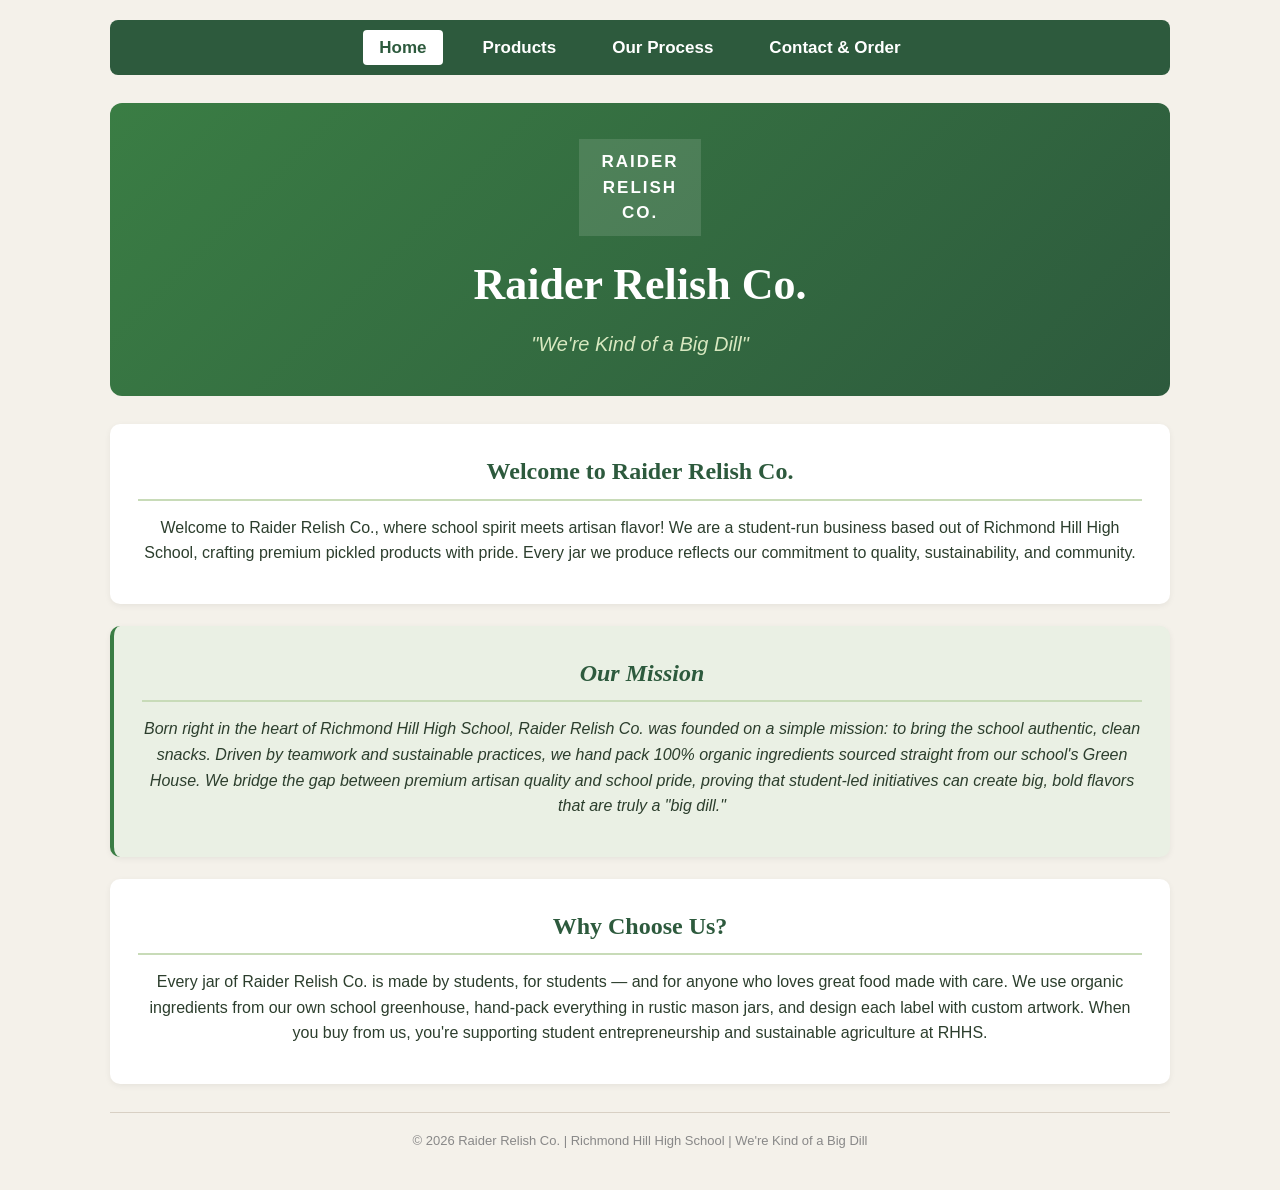
==== index.html @ 48788d19 "Add files via upload" ====
<!DOCTYPE html>
<html lang="en">
<head>
    <meta charset="UTF-8">
    <meta name="viewport" content="width=device-width, initial-scale=1.0">
    <title>Raider Relish Co. - Home</title>
    <link rel="stylesheet" href="style.css">
</head>
<body>
    <div id="page-wrapper">
        <nav>
            <ul>
                <li><a href="index.html" class="active">Home</a></li>
                <li><a href="products.html">Products</a></li>
                <li><a href="process.html">Our Process</a></li>
                <li><a href="contact.html">Contact & Order</a></li>
            </ul>
        </nav>

        <header class="banner">
            <div class="logo">
                <span class="logo-text">RAIDER<br>RELISH<br>CO.</span>
            </div>
            <h1>Raider Relish Co.</h1>
            <p class="slogan">"We're Kind of a Big Dill"</p>
        </header>

        <div class="section">
            <h2>Welcome to Raider Relish Co.</h2>
            <p>Welcome to Raider Relish Co., where school spirit meets artisan flavor! We are a student-run business based out of Richmond Hill High School, crafting premium pickled products with pride. Every jar we produce reflects our commitment to quality, sustainability, and community.</p>
        </div>

        <div class="section" id="mission">
            <h2>Our Mission</h2>
            <p>Born right in the heart of Richmond Hill High School, Raider Relish Co. was founded on a simple mission: to bring the school authentic, clean snacks. Driven by teamwork and sustainable practices, we hand pack 100% organic ingredients sourced straight from our school's Green House. We bridge the gap between premium artisan quality and school pride, proving that student-led initiatives can create big, bold flavors that are truly a "big dill."</p>
        </div>

        <div class="section">
            <h2>Why Choose Us?</h2>
            <p>Every jar of Raider Relish Co. is made by students, for students — and for anyone who loves great food made with care. We use organic ingredients from our own school greenhouse, hand-pack everything in rustic mason jars, and design each label with custom artwork. When you buy from us, you're supporting student entrepreneurship and sustainable agriculture at RHHS.</p>
        </div>

        <footer>
            <p>&copy; 2026 Raider Relish Co. | Richmond Hill High School | We're Kind of a Big Dill</p>
        </footer>
    </div>
</body>
</html>
---- style.css ----
*{margin:0;padding:0;box-sizing:border-box}
body{font-family:'Segoe UI',Tahoma,sans-serif;background:#f4f1ea;color:#2c3e2d;line-height:1.6}
#page-wrapper{max-width:1100px;margin:0 auto;padding:20px}

nav{background:#2d5a3d;padding:14px 0;border-radius:8px;margin-bottom:28px}
nav ul{list-style:none;display:flex;justify-content:center;gap:24px}
nav ul li a{color:#fff;text-decoration:none;font-size:17px;font-weight:600;padding:8px 16px;border-radius:4px}
nav ul li a.active{background:#fff;color:#2d5a3d;font-weight:700}

.banner{background:linear-gradient(135deg,#3a7d44,#2d5a3d);color:#fff;text-align:center;padding:36px 20px;border-radius:12px;margin-bottom:28px}
.logo{display:inline-block;background:rgba(255,255,255,0.12);padding:10px 22px;margin-bottom:14px}
.logo-text{color:#fff;font-size:17px;font-weight:700;text-align:center;line-height:1.4;letter-spacing:2px}
.banner h1{font-size:44px;margin-bottom:8px;font-family:Georgia,serif}
.banner .slogan{font-size:20px;font-style:italic;color:#d8e8c0}

.section{background:#fff;padding:28px;border-radius:10px;margin-bottom:22px;box-shadow:0 2px 6px rgba(0,0,0,0.06);text-align:center}
.section h2{color:#2d5a3d;margin-bottom:14px;font-family:Georgia,serif;border-bottom:2px solid #c8dbb8;padding-bottom:8px}
.section h3{color:#3a7d44;margin-bottom:8px}
.section p{margin-bottom:10px}
#mission{background:#eaf0e4;border-left:4px solid #3a7d44;font-style:italic}

.product-grid{display:grid;grid-template-columns:1fr 1fr;gap:24px;max-width:650px;margin:0 auto}
.size-selector{margin:10px 0}.size-selector select{width:100%;padding:7px;border:1px solid #d8d0c4;border-radius:4px;font-size:14px;background:#fff}
.product-card{background:#fff;border:1px solid #d8d0c4;border-radius:10px;padding:20px;width:300px;text-align:center;box-shadow:0 2px 8px rgba(0,0,0,0.06)}
.product-card img{width:180px;height:180px;object-fit:cover;border-radius:8px;margin-bottom:14px;border:2px solid #c8dbb8}
.product-card h3{color:#2d5a3d;font-size:19px;margin-bottom:6px}
.product-card .desc{font-size:14px;color:#666;margin-bottom:10px}
.product-card .price{font-size:22px;font-weight:700;color:#2d5a3d;margin-bottom:10px}
.product-card label{font-size:14px;display:block;margin-bottom:4px;color:#555}
.product-card input[type="number"]{width:64px;padding:5px;text-align:center;border:1px solid #d8d0c4;border-radius:4px;font-size:15px;margin-bottom:10px}

.btn{background:#3a7d44;color:#fff;border:none;padding:9px 18px;border-radius:6px;font-size:15px;font-weight:600;cursor:pointer}
.btn-info{background:#6b8f71}
.btn-submit{background:#2d5a3d;padding:11px 28px;font-size:17px}

.order-summary{background:#fff;border:1px solid #c8dbb8;border-radius:10px;padding:24px;margin-top:24px;text-align:center}
#order-items{list-style:none;margin:12px 0;text-align:left}
#order-items li{padding:8px 10px;border-bottom:1px solid #e8e4dc;display:flex;justify-content:space-between}
#order-total{font-size:26px;font-weight:700;color:#2d5a3d}

.process-step{background:#fff;border:1px solid #d8d0c4;border-radius:8px;padding:20px;margin-bottom:14px;display:flex;gap:18px;align-items:center}
.process-step .step-icon{background:#3a7d44;color:#fff;width:56px;height:56px;border-radius:50%;display:flex;align-items:center;justify-content:center;font-size:26px;font-weight:700;flex-shrink:0}
.process-step .step-text h3{margin-bottom:4px;color:#2d5a3d}

#contact-form{max-width:580px;margin:0 auto}
#contact-form label{display:block;font-weight:600;margin-bottom:4px;color:#2d5a3d}
#contact-form input,#contact-form select,#contact-form textarea{width:100%;padding:10px;margin-bottom:16px;border:1px solid #d8d0c4;border-radius:6px;font-size:15px;font-family:inherit}
#contact-form input:focus,#contact-form select:focus,#contact-form textarea:focus{border-color:#3a7d44;outline:none}

#confirmation{display:none;background:#eaf0e4;border:1px solid #3a7d44;border-radius:10px;padding:22px;margin-top:18px;text-align:center}
#confirmation h3{color:#2d5a3d;margin-bottom:8px}
#product-info-box{display:none;background:#fcf9f2;border:1px solid #d4a017;border-radius:8px;padding:14px;margin-top:12px;font-size:14px}

footer{text-align:center;padding:18px;color:#888;font-size:13px;border-top:1px solid #d8d0c4;margin-top:28px}

@media(max-width:768px){
nav ul{flex-direction:column;align-items:center;gap:8px}
.product-grid{grid-template-columns:1fr}
.process-step{flex-direction:column;text-align:center}
}
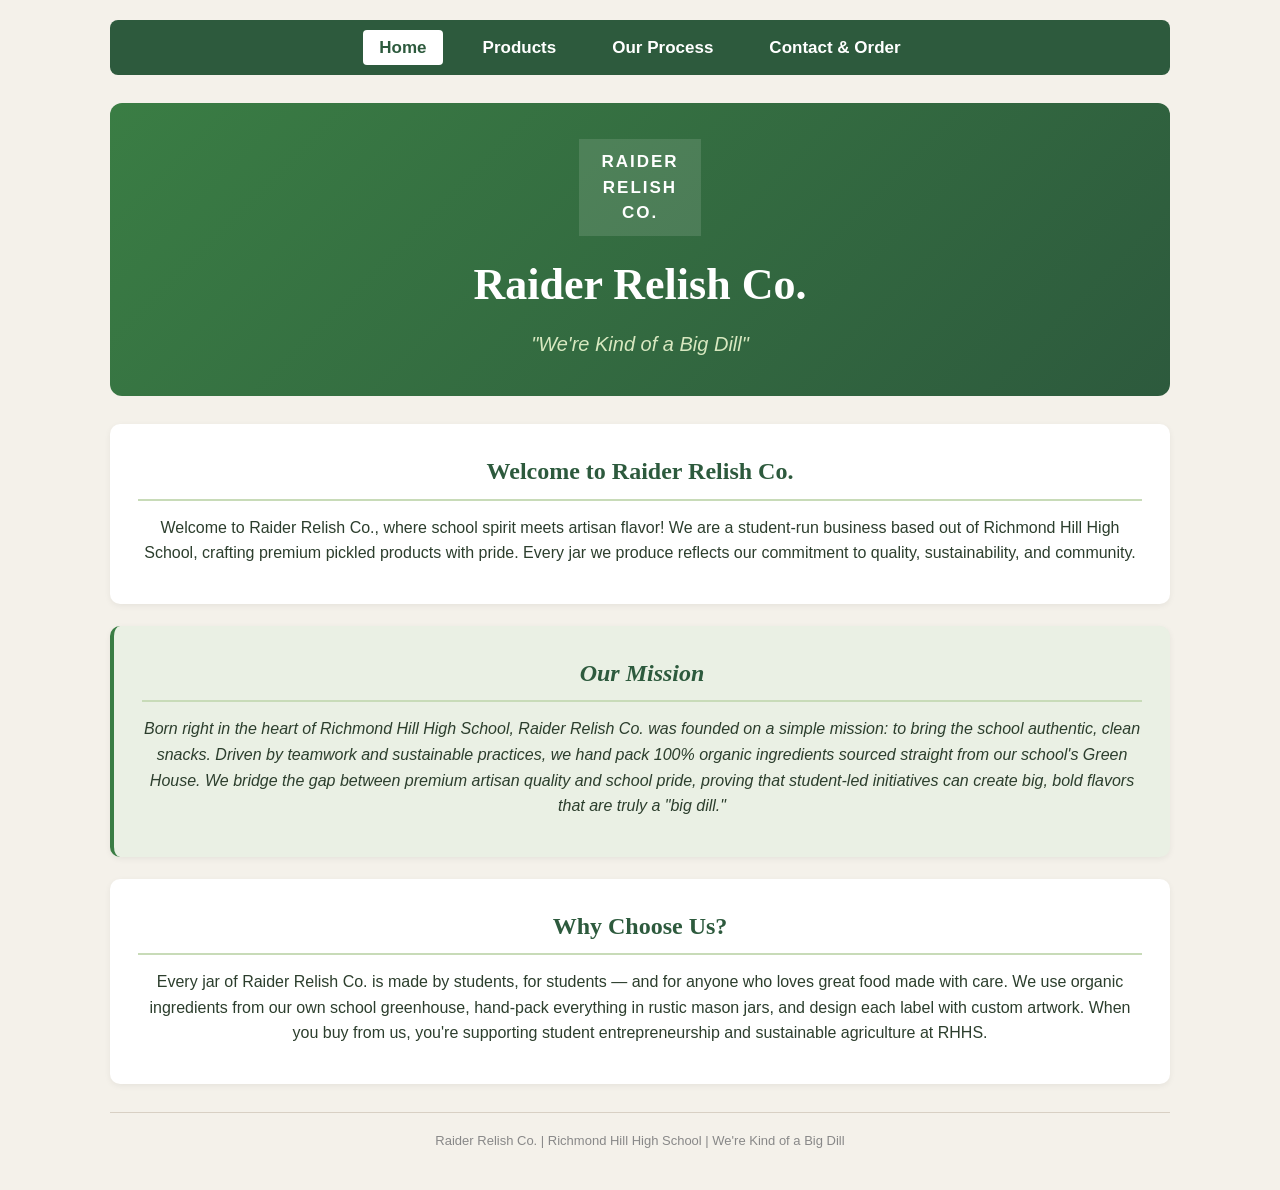
==== commit ebafd1e7: "Update index.html" ====
--- a/index.html
+++ b/index.html
@@ -41,7 +41,7 @@
         </div>
 
         <footer>
-            <p>&copy; 2026 Raider Relish Co. | Richmond Hill High School | We're Kind of a Big Dill</p>
+            <p>Raider Relish Co. | Richmond Hill High School | We're Kind of a Big Dill</p>
         </footer>
     </div>
 </body>
--- a/style.css
+++ b/style.css
@@ -42,6 +42,13 @@
 .process-step .step-icon{background:#3a7d44;color:#fff;width:56px;height:56px;border-radius:50%;display:flex;align-items:center;justify-content:center;font-size:26px;font-weight:700;flex-shrink:0}
 .process-step .step-text h3{margin-bottom:4px;color:#2d5a3d}
 
+.contact-product{display:flex;align-items:center;gap:10px;margin-bottom:10px;padding:8px;background:#f4f1ea;border-radius:6px}
+.contact-product .cp-name{width:170px;font-weight:600;color:#2d5a3d;font-size:14px}
+.contact-product .cp-size{width:170px;padding:5px;border:1px solid #d8d0c4;border-radius:4px;font-size:13px}
+.contact-product .cp-qty{width:60px;padding:5px;text-align:center;border:1px solid #d8d0c4;border-radius:4px;font-size:14px}
+.contact-product .cp-sub{width:70px;text-align:right;font-weight:700;color:#2d5a3d;font-size:14px}
+#contact-total{padding:12px;background:#eaf0e4;border-radius:6px;margin-bottom:16px;text-align:right;font-size:15px}
+#contact-total p{margin:4px 0}
 #contact-form{max-width:580px;margin:0 auto}
 #contact-form label{display:block;font-weight:600;margin-bottom:4px;color:#2d5a3d}
 #contact-form input,#contact-form select,#contact-form textarea{width:100%;padding:10px;margin-bottom:16px;border:1px solid #d8d0c4;border-radius:6px;font-size:15px;font-family:inherit}
